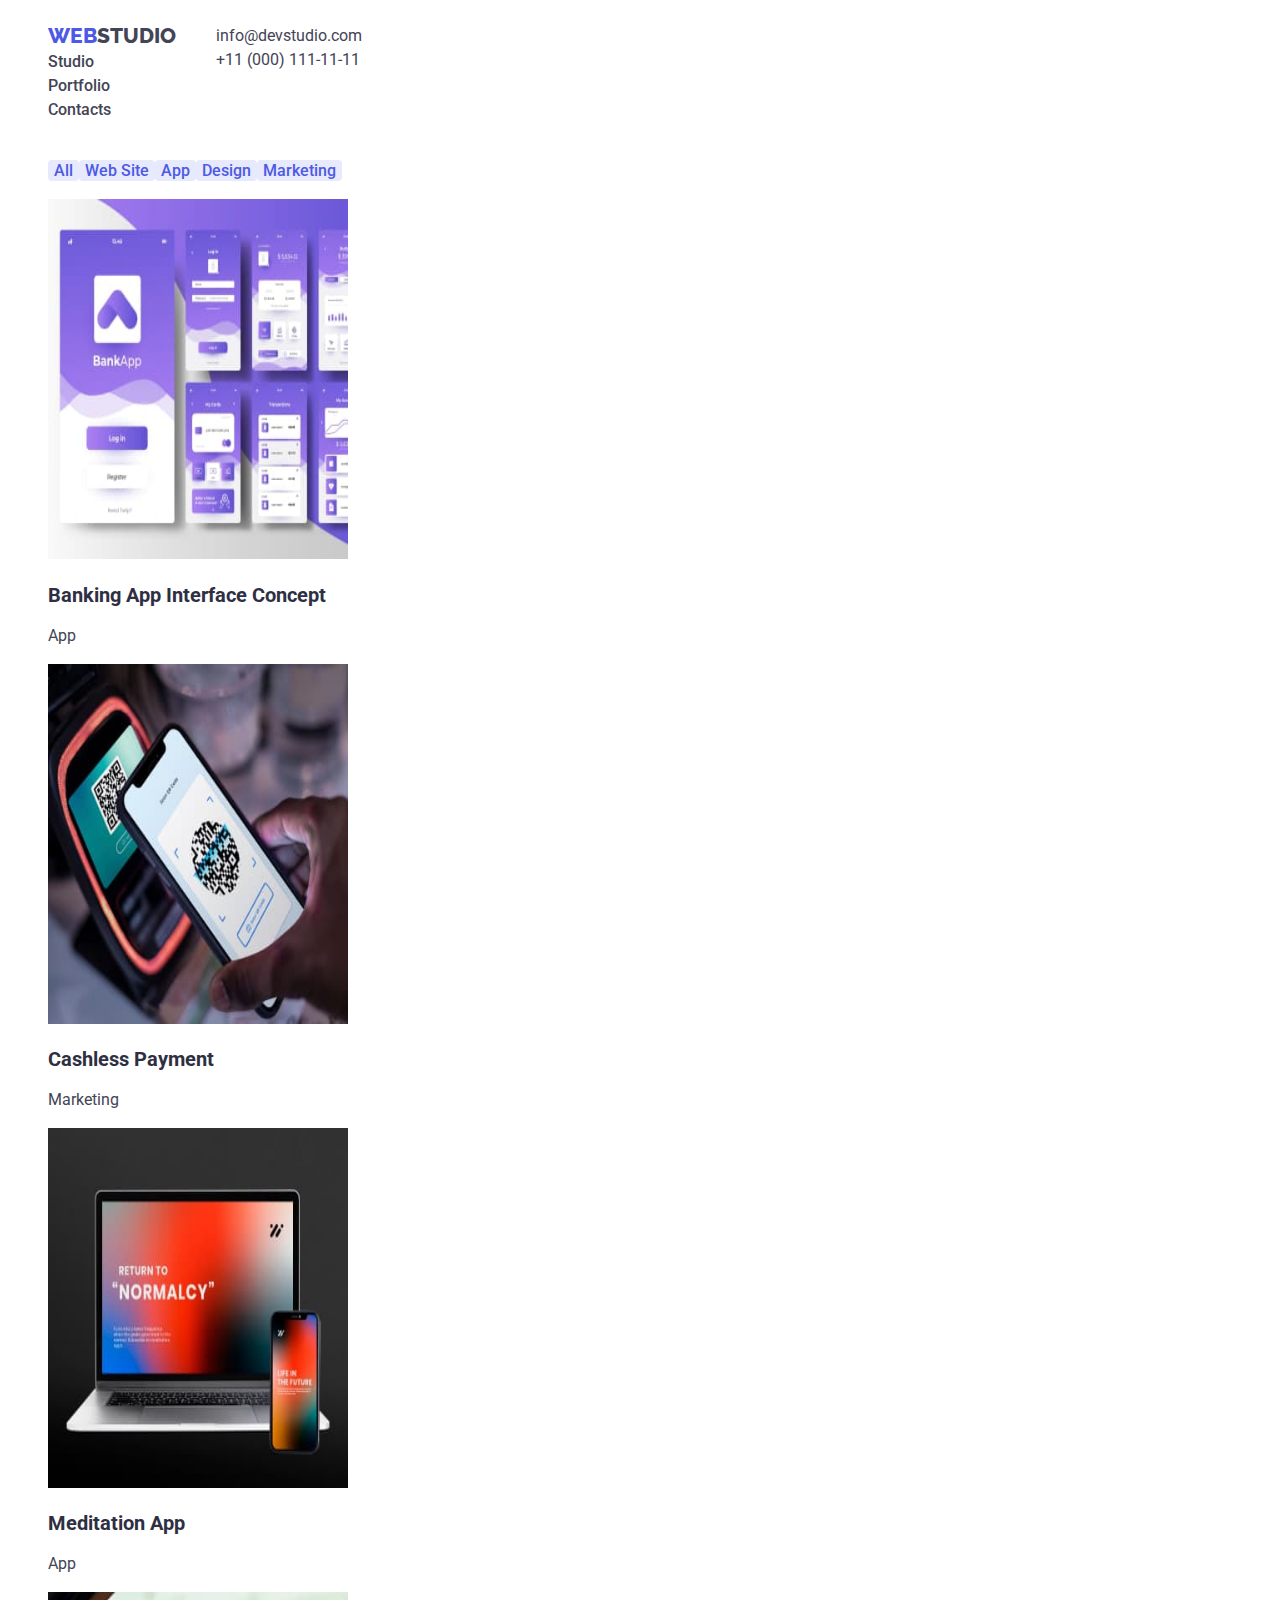
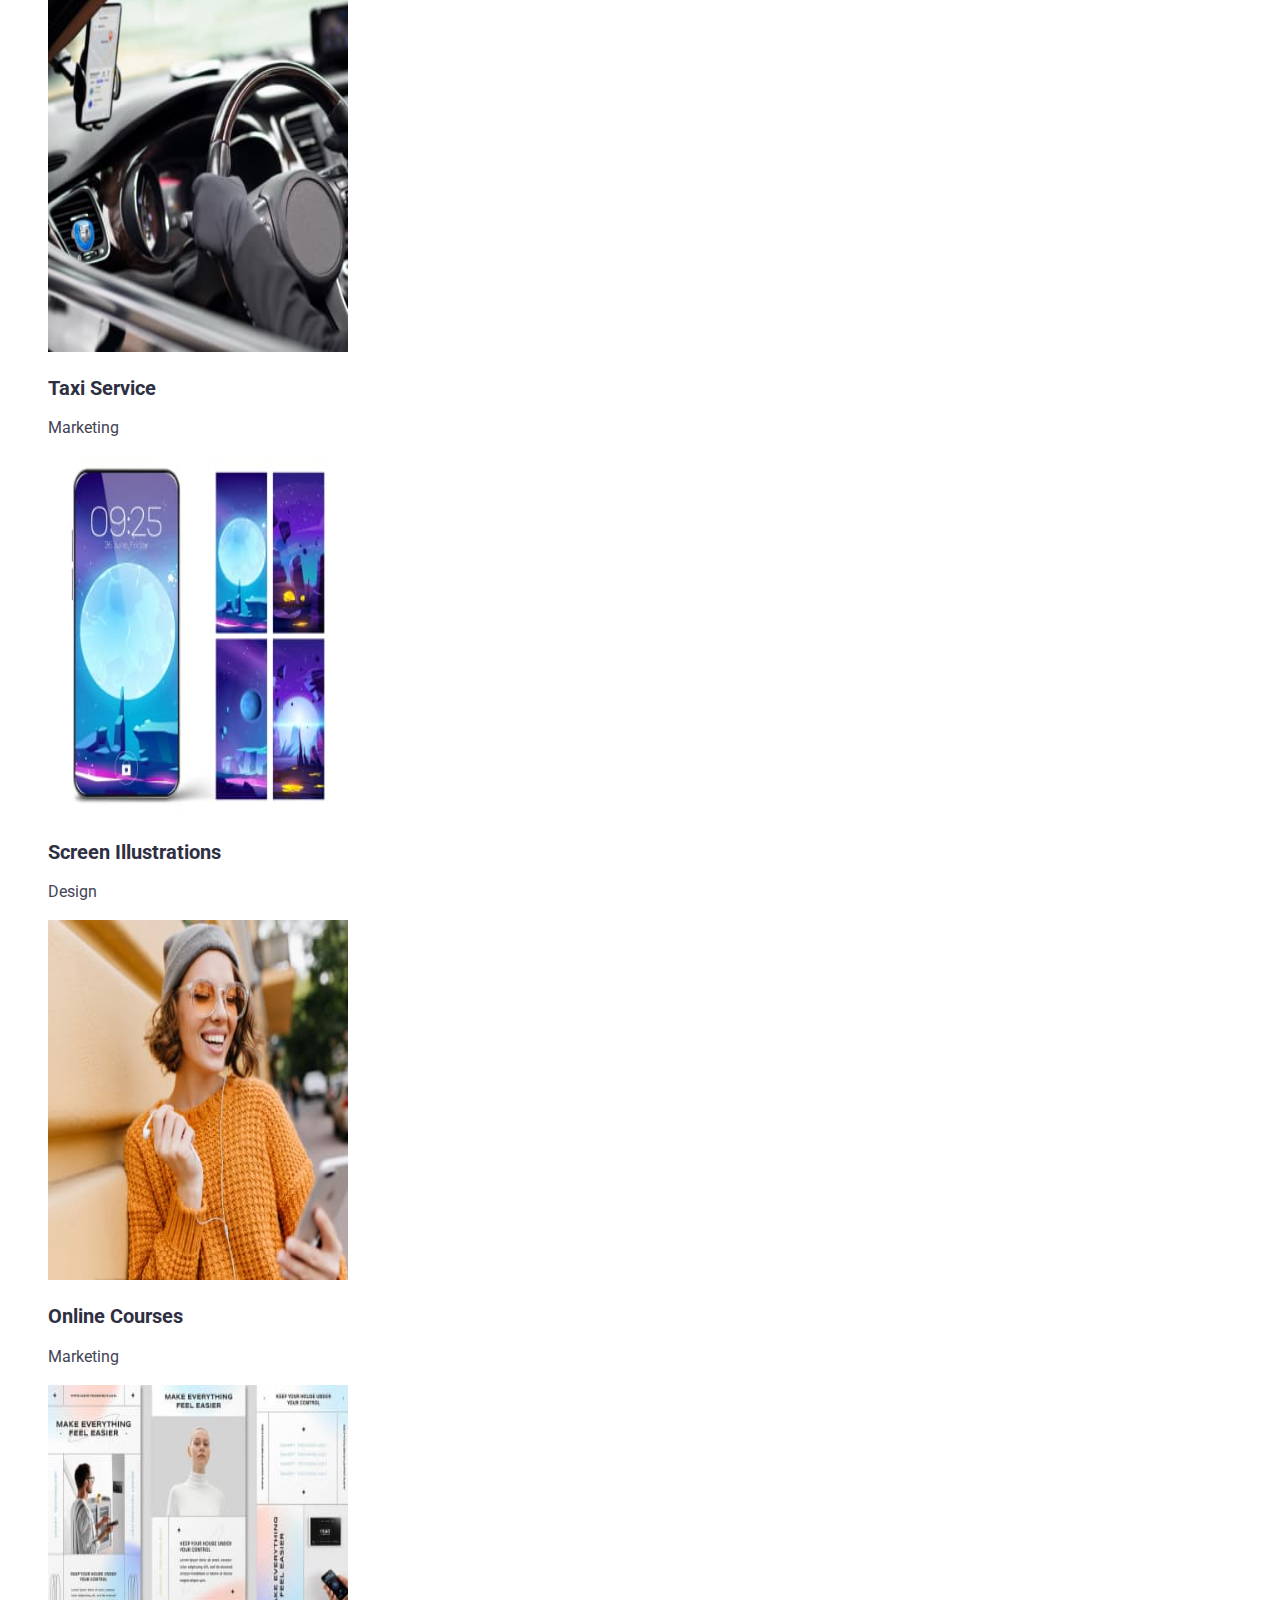
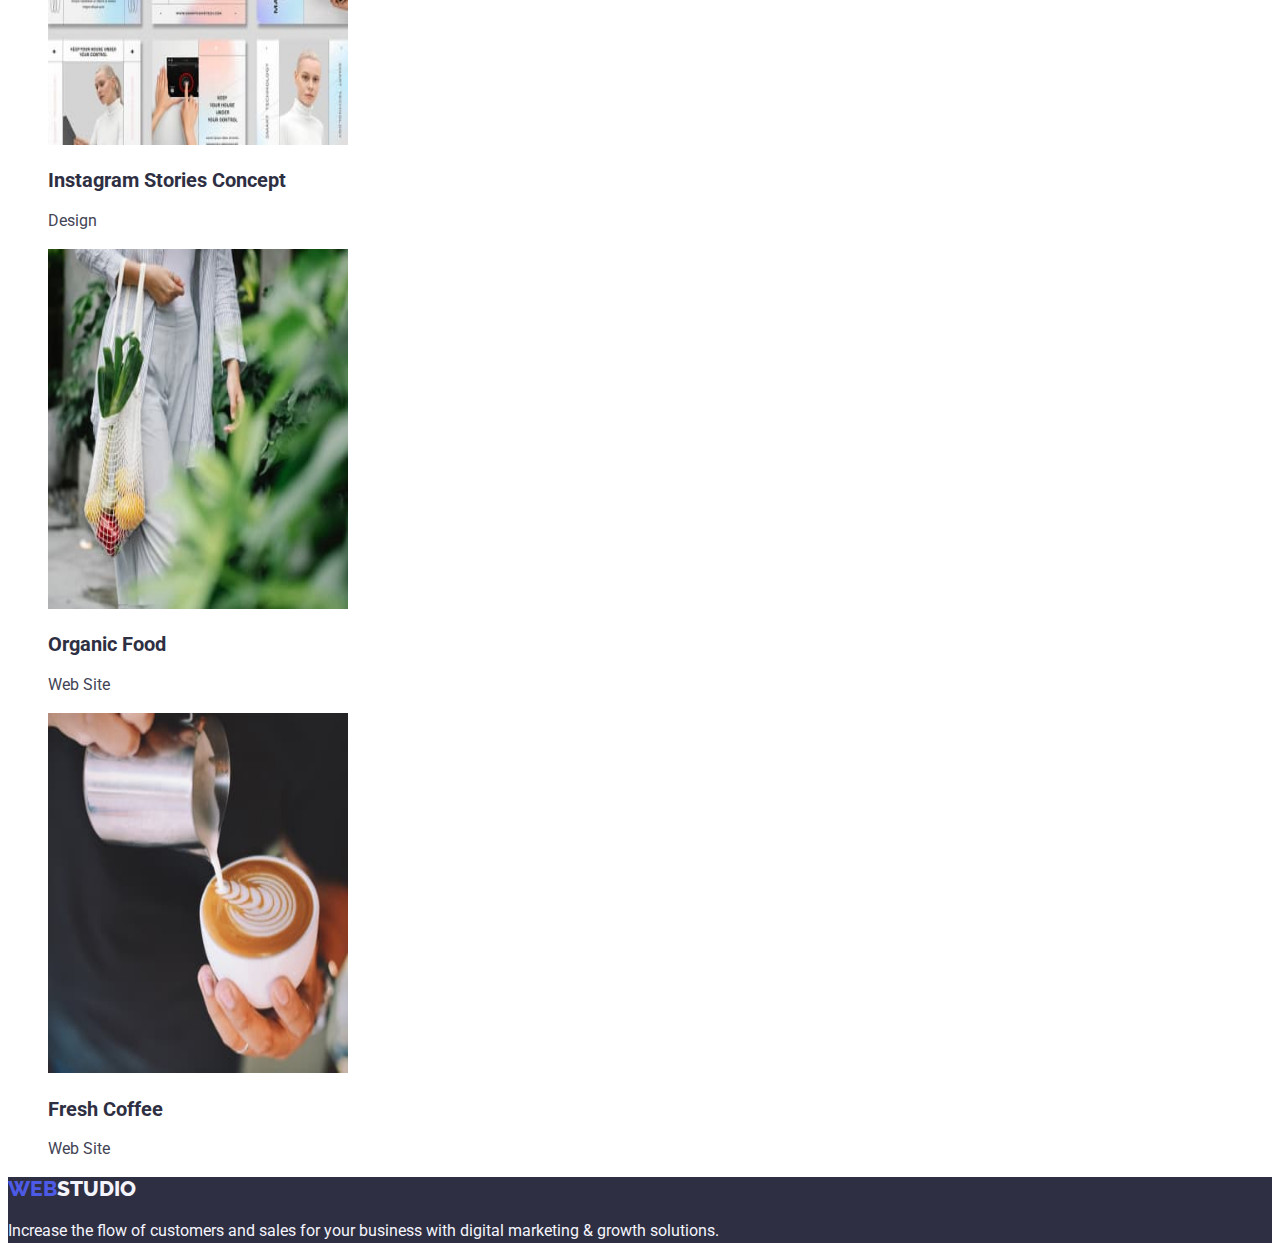
==== portfolio.html @ af5a718a "added files from homework 2" ====
<!DOCTYPE html>
<html lang="en">
  <head>
    <meta charset="UTF-8" />
    <meta name="viewport" content="width=device-width, initial-scale=1.0" />
    <title>Portfolio</title>
  </head>
  <link rel="preconnect" href="https://fonts.googleapis.com" />
  <link rel="preconnect" href="https://fonts.gstatic.com" crossorigin />
  <link
    href="https://fonts.googleapis.com/css2?family=Raleway:ital,wght@0,800;1,800&family=Roboto:wght@400;500;700;900&display=swap"
    rel="stylesheet"
  />
  <link rel="stylesheet" type="text/css" href="./css/style.css" />

  <body>
    <header class="flex">
      <nav>
        <ul class="">
          <li>
            <a class="custom-link__logo" href="./index.html"
              ><span>WEB</span>STUDIO</a
            >
          </li>
          <li><a class="custom-link" href="index.html">Studio</a></li>
          <li><a class="custom-link" href="portfolio.html">Portfolio</a></li>
          <li><a class="custom-link" href="/">Contacts</a></li>
        </ul>
      </nav>
      <address>
        <ul class="">
          <li>
            <a class="custom-link contact-link" href="mailto:info@devstudio.com"
              >info@devstudio.com</a
            >
          </li>
          <li>
            <a class="custom-link contact-link" href="tel:+110001111111"
              >+11 (000) 111-11-11</a
            >
          </li>
        </ul>
      </address>
    </header>

    <main>
      <section class="portfolio-section">
        <h1></h1>
        <ul class="flex">
          <li><button class="portfolio-section__button" type="button">All</button></li>
          <li><button class="portfolio-section__button" type="button">Web Site</button></li>
          <li><button class="portfolio-section__button" type="button">App</button></li>
          <li><button class="portfolio-section__button" type="button">Design</button></li>
          <li><button class="portfolio-section__button" type="button">Marketing</button></li>
        </ul>

        <ul class="">
          <li>
            <a>
              <img
                src="./images/portfolio/1.jpg"
                height="360px"
                width="300px"
                alt="Banking App Interface Concept"
              />
              <h2 class="title-3">Banking App Interface Concept</h2>
              <p>App</p>
            </a>
          </li>
          <li>
            <a>
              <img
                src="./images/portfolio/2.jpg"
                height="360px"
                width="300px"
                alt="Cashless Payment"
              />
              <h2 class="title-3">Cashless Payment</h2>
              <p>Marketing</p>
            </a>
          </li>
          <li>
            <a>
              <img
                src="./images/portfolio/3.jpg"
                height="360px"
                width="300px"
                alt="Meditation App"
              />
              <h2 class="title-3">Meditation App</h2>
              <p>App</p>
            </a>
          </li>
          <li>
            <a>
              <img
                src="./images/portfolio/4.jpg"
                height="360px"
                width="300px"
                alt="Taxi Service"
              />
              <h2 class="title-3">Taxi Service</h2>
              <p>Marketing</p>
            </a>
          </li>
          <li>
            <a>
              <img
                src="./images/portfolio/5.jpg"
                height="360px"
                width="300px"
                alt="Screen Illustrations"
              />
              <h2 class="title-3">Screen Illustrations</h2>
              <p>Design</p>
            </a>
          </li>
          <li>
            <a>
              <img
                src="./images/portfolio/6.jpg"
                height="360px"
                width="300px"
                alt="Online Courses"
              />
              <h2 class="title-3">Online Courses</h2>
              <p>Marketing</p>
            </a>
          </li>
          <li>
            <a>
              <img
                src="./images/portfolio/7.jpg"
                height="360px"
                width="300px"
                alt="Instagram Stories Concept"
              />
              <h2 class="title-3">Instagram Stories Concept</h2>
              <p>Design</p>
            </a>
          </li>
          <li>
            <a>
              <img
                src="./images/portfolio/8.jpg"
                height="360px"
                width="300px"
                alt="Organic Food"
              />
              <h2 class="title-3">Organic Food</h2>
              <p>Web Site</p>
            </a>
          </li>
          <li>
            <a>
              <img
                src="./images/portfolio/9.jpg"
                height="360px"
                width="300px"
                alt="Fresh Coffee"
              />
              <h2 class="title-3">Fresh Coffee</h2>
              <p>Web Site</p>
            </a>
          </li>
        </ul>
      </section>
    </main>

    <footer class="footer">
      <a class="custom-link__logo" href="./index.html"><span>WEB</span>STUDIO</a>
      <p>
        Increase the flow of&nbsp;customers and sales for your business with
        digital marketing &amp;&nbsp;growth solutions.
      </p>
    </footer>
  </body>
</html>
---- css/style.css ----
:root {
  --navy-blue: #2e2f42;
  --slate-color: #434455;
  --iris-color: #4d5ae5;
  --ocean-color: #404bbf;
  --cornflower-color: #e7e9fc;
  --cloud-color: #f4f4fd;
  --white-color: #ffffff;
}

body {
  font-family: "Roboto", sans-serif;
  font-style: normal;
  color: var(--slate-color);
  font-size: 16px;
  line-height: 1.5;
  letter-spacing: 2%;
}

ul {
  list-style: none;
}

.custom-link__logo span {
  color: var(--iris-color);
}

.title-1 {
  color: var(--white-color);
  font-size: 56px;
  line-height: 1.07;
}

.title-2 {
  color: var(--navy-blue);
  font-size: 36px;
  line-height: 1.11;
}

.title-3 {
  color: var(--navy-blue);
  font-size: 20px;
  line-height: 1.2;
}

.flex {
  display: flex;
}

.custom-link {
  text-decoration: none;
  color: inherit;
  font-style: normal;
  font-weight: 500;
}

.contact-link {
    font-weight: 400;
}

.custom-link:hover {
  color: var(--ocean-color);
}

.custom-link:focus {
  color: var(--ocean-color);
}

.custom-link__logo {
  font-family: "Raleway", sans-serif;
  font-optical-sizing: auto;
  font-weight: 800;
  text-decoration: none;
  font-size: 21px;
  line-height: 1.16;
  color: inherit;
  font-style: normal;
}

/* footer */
.footer {
  background-color: var(--navy-blue);
  color: var(--cloud-color);
}

/* index.html */

/* Solutions-section */
.solutions-section {
  background-color: var(--navy-blue);
}

.solutions-section__button {
  background-color: var(--iris-color);
  color: var(--white-color);
  border: 0;
  cursor: pointer;
}

.solutions-section__button:hover {
  background-color: var(--ocean-color);
}

.solutions-section__button:focus {
  background-color: var(--ocean-color);
}

/* team-section */

.team-section {
    background-color: var(--cloud-color);
}

/* portfolio */

.portfolio-section__button {
  font-family: inherit;
  font-weight: 500;
  font-size: 16px;
  color: var(--iris-color);
  background-color: var(--cornflower-color);
  border: 0;
  border-radius: 4px;
  cursor: pointer;
}

.portfolio-section__button:hover {
  color: var(--white-color);
  background-color: var(--ocean-color);
}

.portfolio-section__button:active {
  color: var(--white-color);
  background-color: var(--ocean-color);
}
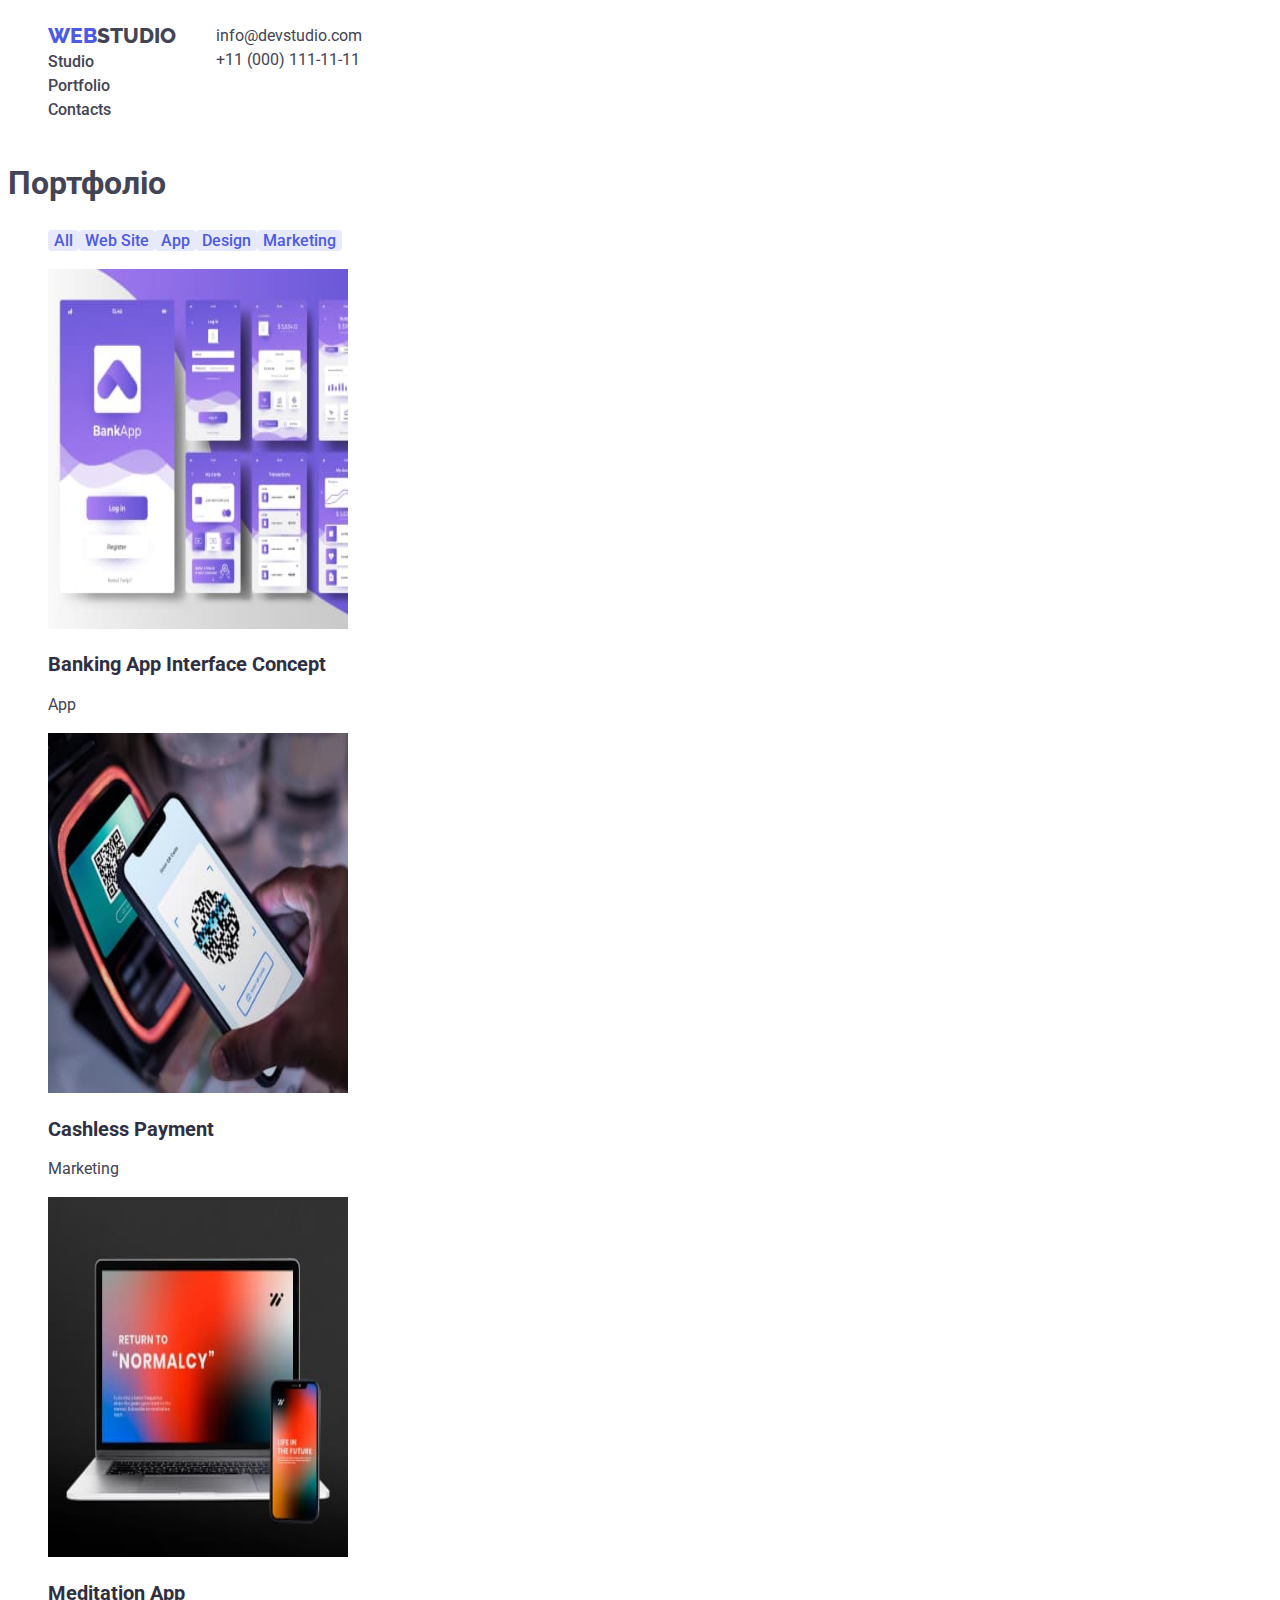
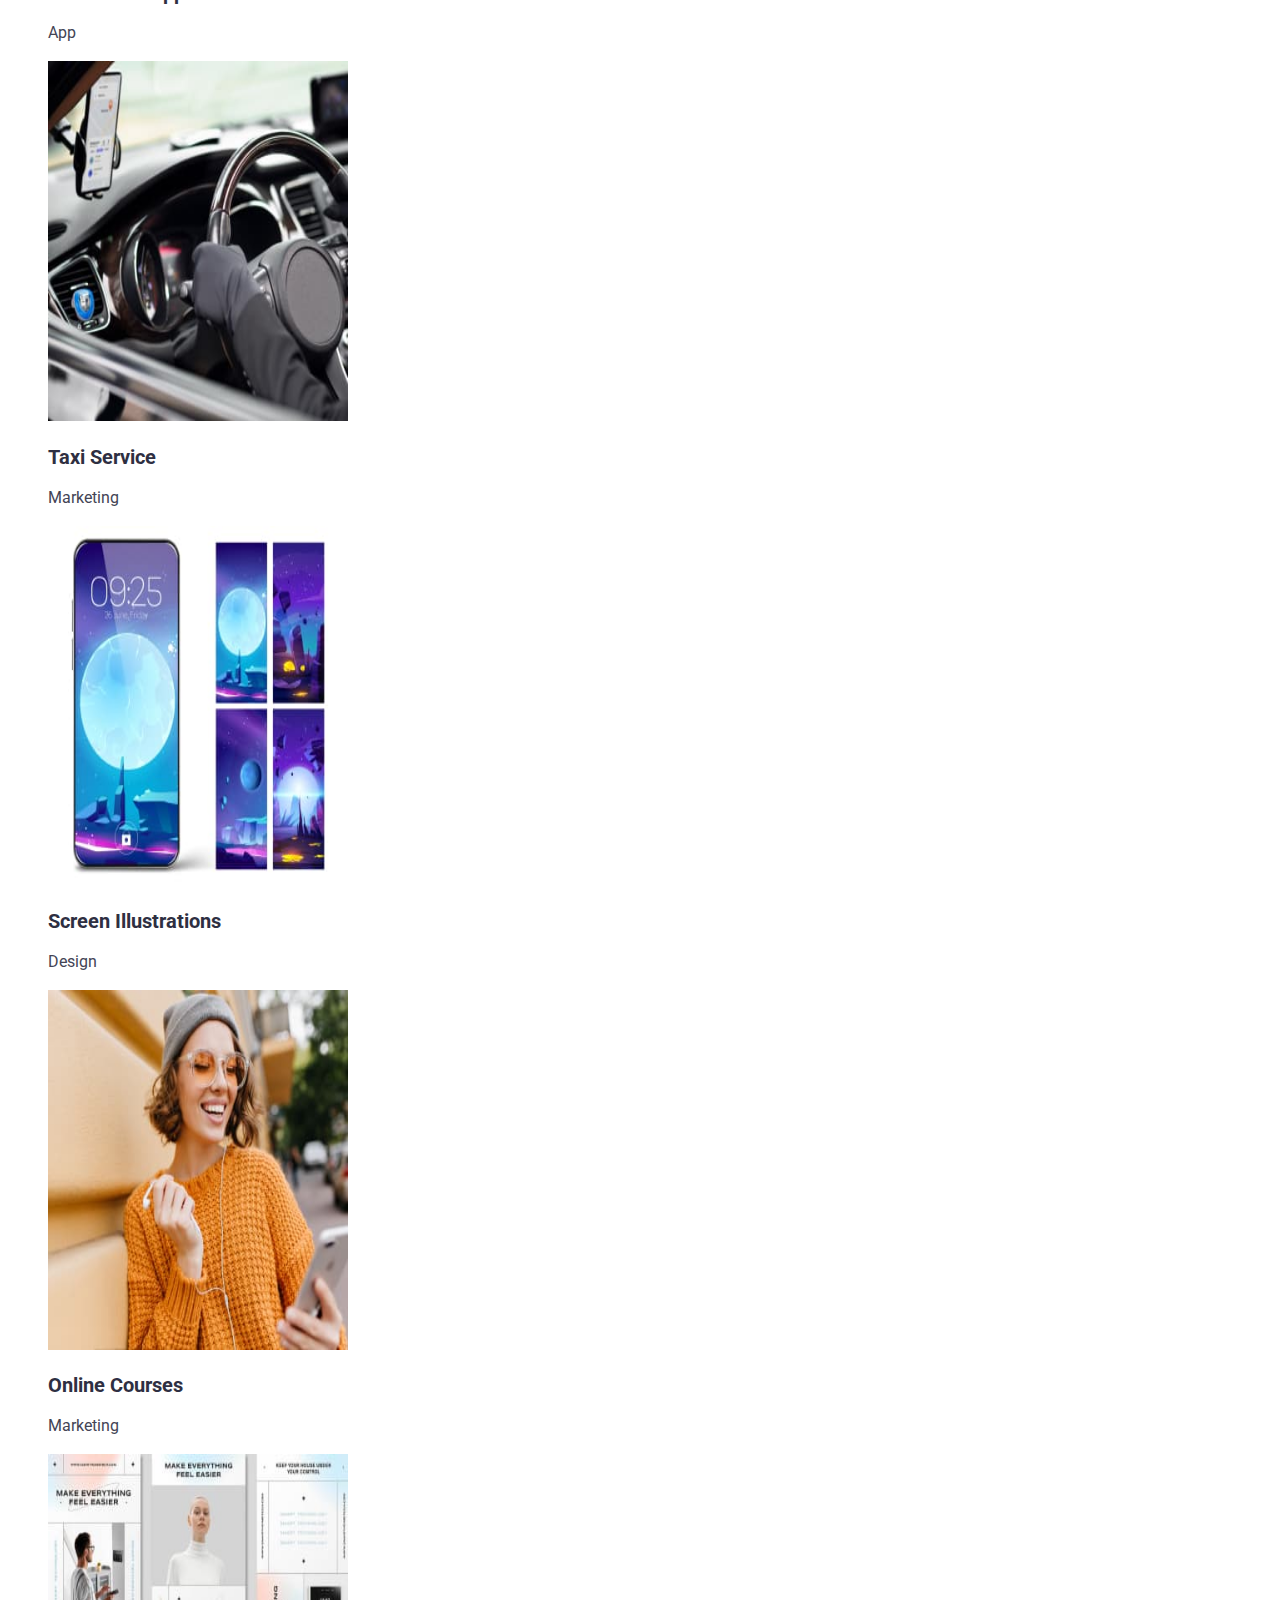
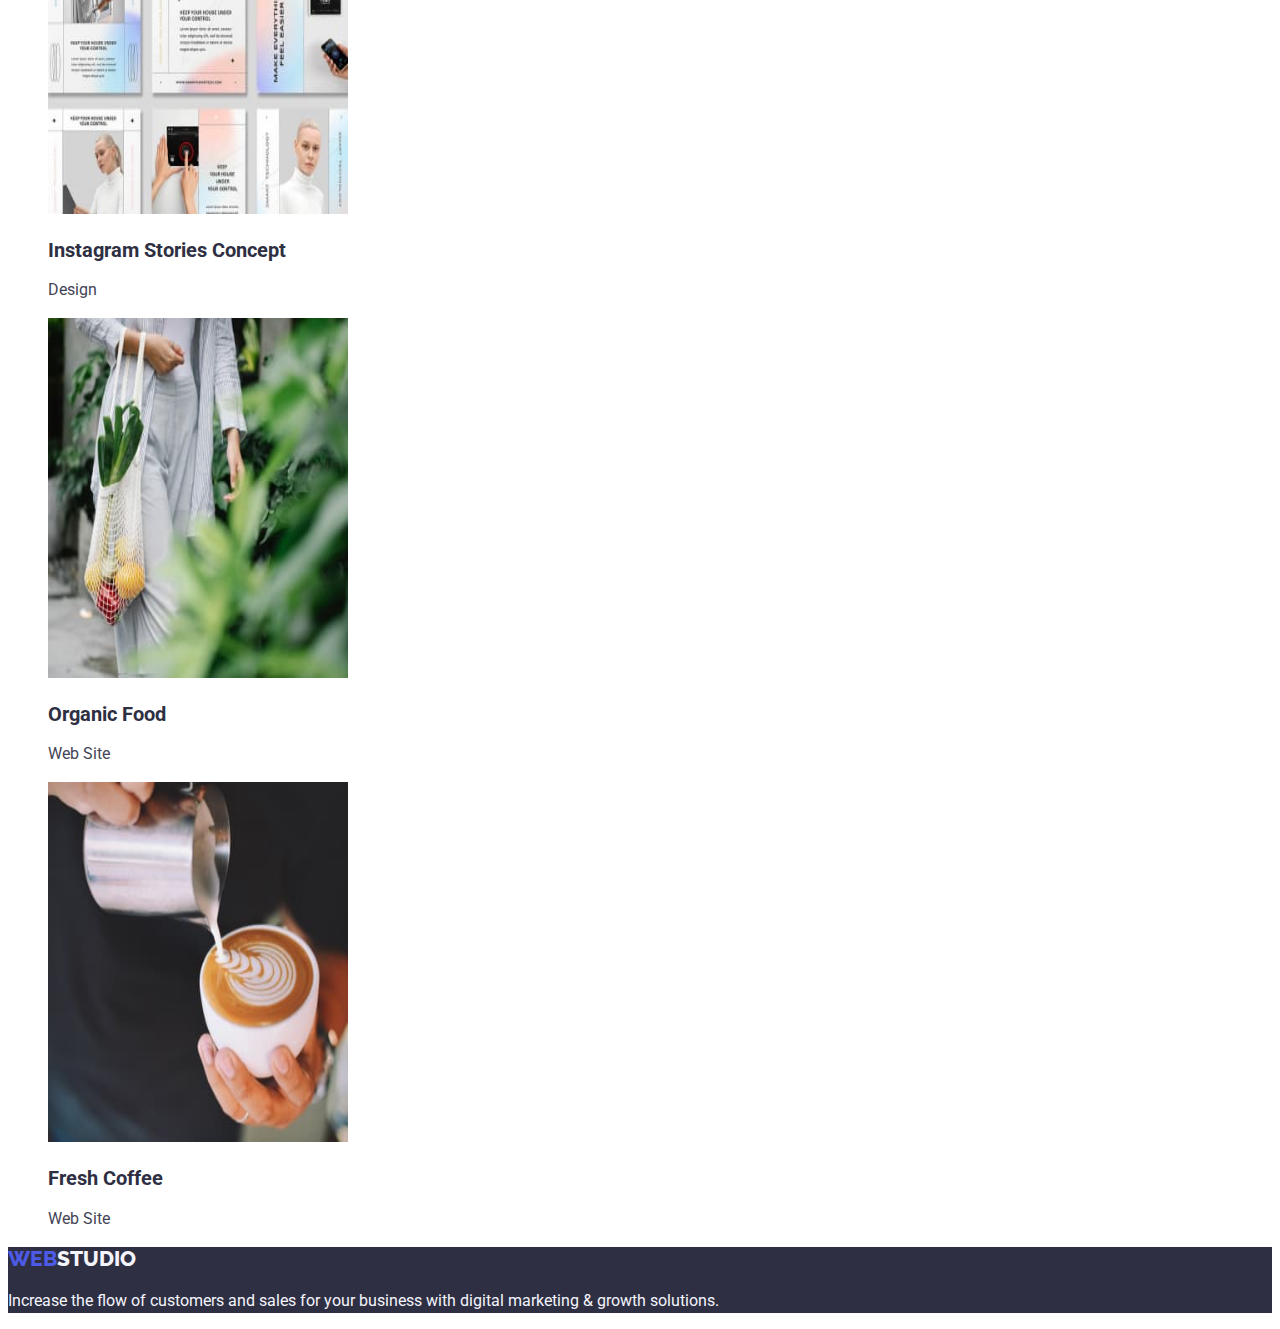
==== commit b1a499c3: "corrected some mistakes from hw2" ====
--- a/portfolio.html
+++ b/portfolio.html
@@ -45,7 +45,7 @@
 
     <main>
       <section class="portfolio-section">
-        <h1></h1>
+        <h1>Портфоліо</h1>
         <ul class="flex">
           <li><button class="portfolio-section__button" type="button">All</button></li>
           <li><button class="portfolio-section__button" type="button">Web Site</button></li>
@@ -59,8 +59,8 @@
             <a>
               <img
                 src="./images/portfolio/1.jpg"
-                height="360px"
-                width="300px"
+                height="360"
+                width="300"
                 alt="Banking App Interface Concept"
               />
               <h2 class="title-3">Banking App Interface Concept</h2>
@@ -71,8 +71,8 @@
             <a>
               <img
                 src="./images/portfolio/2.jpg"
-                height="360px"
-                width="300px"
+                height="360"
+                width="300"
                 alt="Cashless Payment"
               />
               <h2 class="title-3">Cashless Payment</h2>
@@ -83,8 +83,8 @@
             <a>
               <img
                 src="./images/portfolio/3.jpg"
-                height="360px"
-                width="300px"
+                height="360"
+                width="300"
                 alt="Meditation App"
               />
               <h2 class="title-3">Meditation App</h2>
@@ -95,8 +95,8 @@
             <a>
               <img
                 src="./images/portfolio/4.jpg"
-                height="360px"
-                width="300px"
+                height="360"
+                width="300"
                 alt="Taxi Service"
               />
               <h2 class="title-3">Taxi Service</h2>
@@ -107,8 +107,8 @@
             <a>
               <img
                 src="./images/portfolio/5.jpg"
-                height="360px"
-                width="300px"
+                height="360"
+                width="300"
                 alt="Screen Illustrations"
               />
               <h2 class="title-3">Screen Illustrations</h2>
@@ -119,8 +119,8 @@
             <a>
               <img
                 src="./images/portfolio/6.jpg"
-                height="360px"
-                width="300px"
+                height="360"
+                width="300"
                 alt="Online Courses"
               />
               <h2 class="title-3">Online Courses</h2>
@@ -131,8 +131,8 @@
             <a>
               <img
                 src="./images/portfolio/7.jpg"
-                height="360px"
-                width="300px"
+                height="360"
+                width="300"
                 alt="Instagram Stories Concept"
               />
               <h2 class="title-3">Instagram Stories Concept</h2>
@@ -143,8 +143,8 @@
             <a>
               <img
                 src="./images/portfolio/8.jpg"
-                height="360px"
-                width="300px"
+                height="360"
+                width="300"
                 alt="Organic Food"
               />
               <h2 class="title-3">Organic Food</h2>
@@ -155,8 +155,8 @@
             <a>
               <img
                 src="./images/portfolio/9.jpg"
-                height="360px"
-                width="300px"
+                height="360"
+                width="300"
                 alt="Fresh Coffee"
               />
               <h2 class="title-3">Fresh Coffee</h2>
--- a/css/style.css
+++ b/css/style.css
@@ -55,7 +55,7 @@
 }
 
 .contact-link {
-    font-weight: 400;
+  font-weight: 400;
 }
 
 .custom-link:hover {
@@ -108,7 +108,11 @@
 /* team-section */
 
 .team-section {
-    background-color: var(--cloud-color);
+  background-color: var(--cloud-color);
+}
+
+.team-section__list-item {
+  background-color: var(--white-color);
 }
 
 /* portfolio */
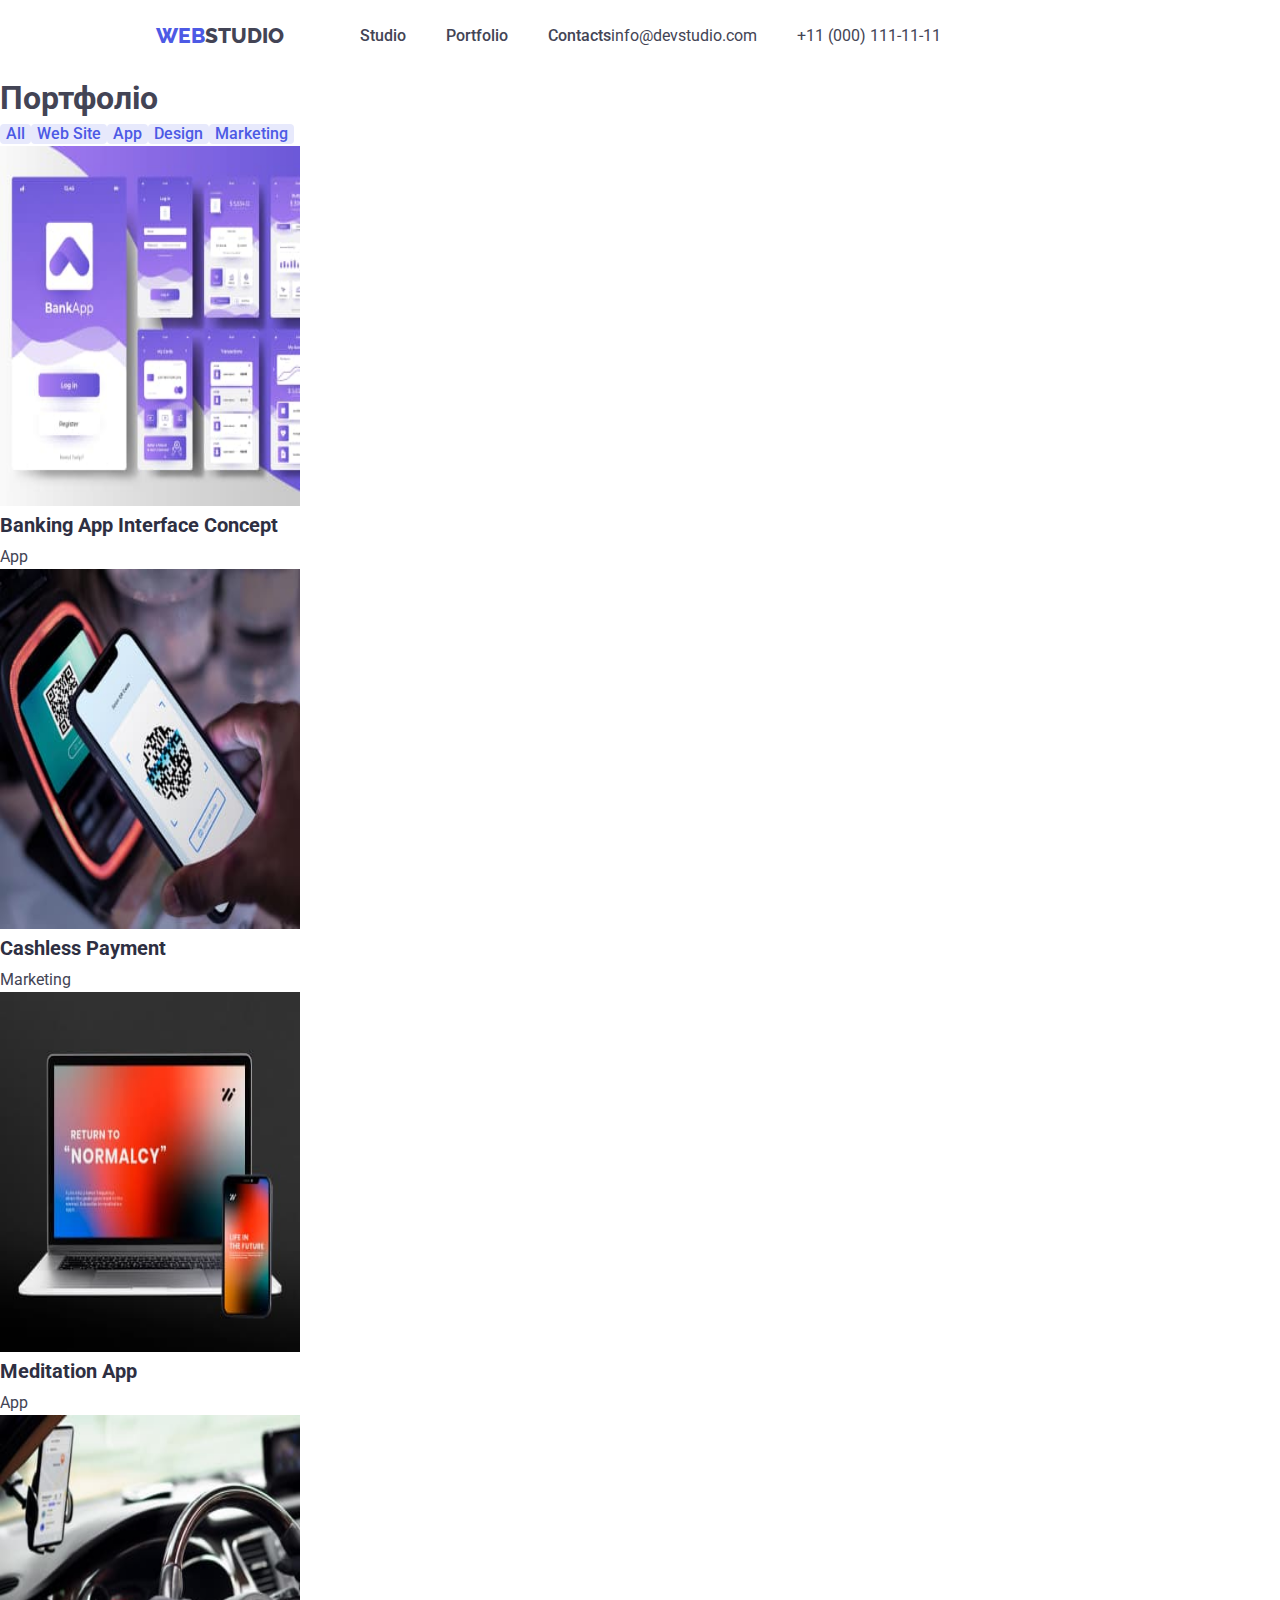
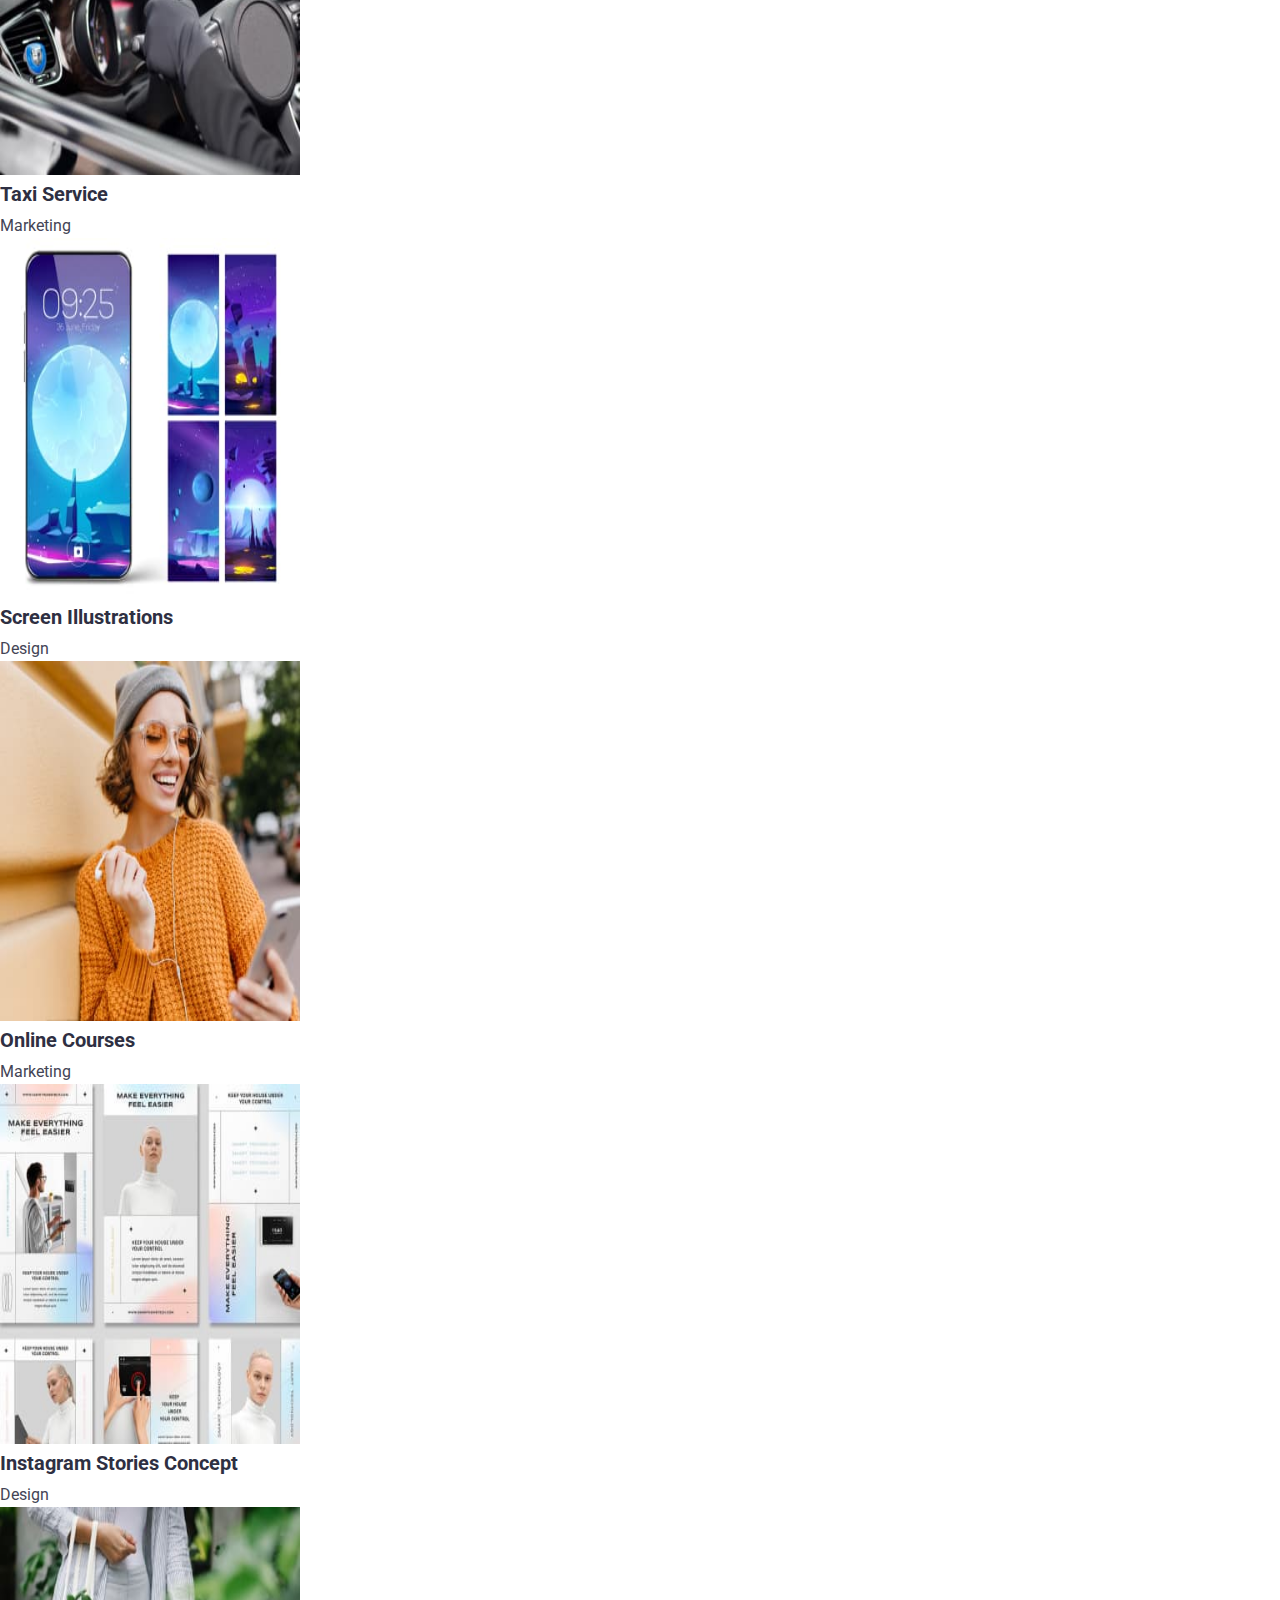
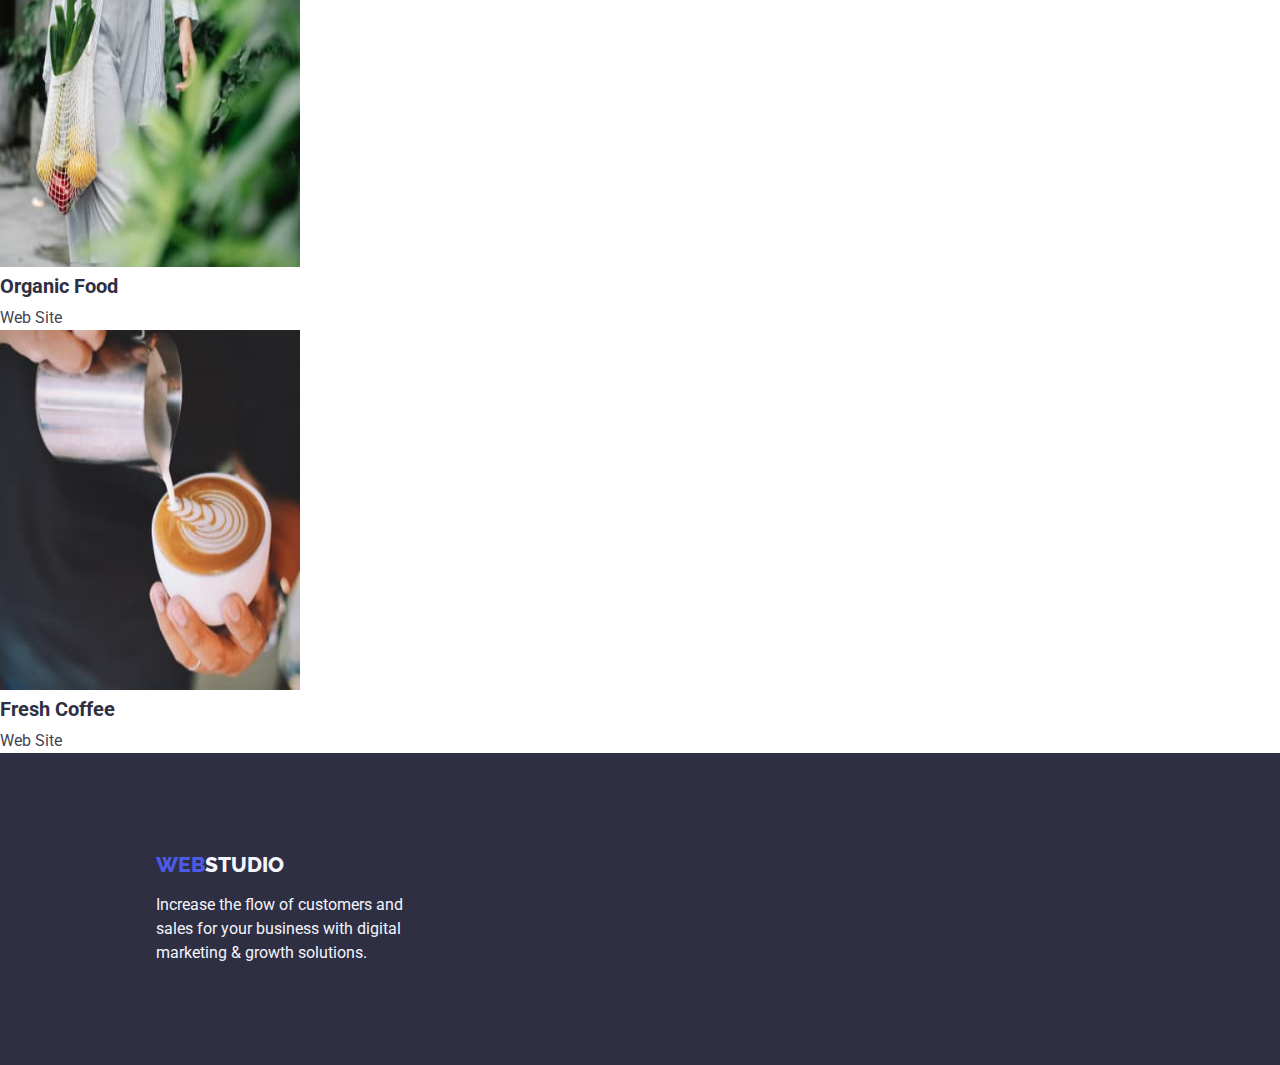
==== commit ddabba9f: "done index.html" ====
--- a/portfolio.html
+++ b/portfolio.html
@@ -11,47 +11,71 @@
     href="https://fonts.googleapis.com/css2?family=Raleway:ital,wght@0,800;1,800&family=Roboto:wght@400;500;700;900&display=swap"
     rel="stylesheet"
   />
+  <link
+    rel="stylesheet"
+    href="https://cdnjs.cloudflare.com/ajax/libs/modern-normalize/2.0.0/modern-normalize.min.css"
+  />
   <link rel="stylesheet" type="text/css" href="./css/style.css" />
 
   <body>
-    <header class="flex">
-      <nav>
-        <ul class="">
-          <li>
-            <a class="custom-link__logo" href="./index.html"
-              ><span>WEB</span>STUDIO</a
-            >
-          </li>
-          <li><a class="custom-link" href="index.html">Studio</a></li>
-          <li><a class="custom-link" href="portfolio.html">Portfolio</a></li>
-          <li><a class="custom-link" href="/">Contacts</a></li>
-        </ul>
-      </nav>
-      <address>
-        <ul class="">
-          <li>
-            <a class="custom-link contact-link" href="mailto:info@devstudio.com"
-              >info@devstudio.com</a
-            >
-          </li>
-          <li>
-            <a class="custom-link contact-link" href="tel:+110001111111"
-              >+11 (000) 111-11-11</a
-            >
-          </li>
-        </ul>
-      </address>
+    <header>
+      <div class="header__container flex">
+        <nav>
+          <ul class="flex header__menu">
+            <li>
+              <a class="custom-link__logo" href="./index.html"
+                ><span>WEB</span>STUDIO</a
+              >
+            </li>
+            <li><a class="custom-link" href="index.html">Studio</a></li>
+            <li><a class="custom-link" href="portfolio.html">Portfolio</a></li>
+            <li><a class="custom-link" href="/">Contacts</a></li>
+          </ul>
+        </nav>
+        <address>
+          <ul class="flex header__address">
+            <li>
+              <a
+                class="custom-link contact-link"
+                href="mailto:info@devstudio.com"
+                >info@devstudio.com</a
+              >
+            </li>
+            <li>
+              <a class="custom-link contact-link" href="tel:+110001111111"
+                >+11 (000) 111-11-11</a
+              >
+            </li>
+          </ul>
+        </address>
+      </div>
     </header>
 
     <main>
       <section class="portfolio-section">
         <h1>Портфоліо</h1>
         <ul class="flex">
-          <li><button class="portfolio-section__button" type="button">All</button></li>
-          <li><button class="portfolio-section__button" type="button">Web Site</button></li>
-          <li><button class="portfolio-section__button" type="button">App</button></li>
-          <li><button class="portfolio-section__button" type="button">Design</button></li>
-          <li><button class="portfolio-section__button" type="button">Marketing</button></li>
+          <li>
+            <button class="portfolio-section__button" type="button">All</button>
+          </li>
+          <li>
+            <button class="portfolio-section__button" type="button">
+              Web Site
+            </button>
+          </li>
+          <li>
+            <button class="portfolio-section__button" type="button">App</button>
+          </li>
+          <li>
+            <button class="portfolio-section__button" type="button">
+              Design
+            </button>
+          </li>
+          <li>
+            <button class="portfolio-section__button" type="button">
+              Marketing
+            </button>
+          </li>
         </ul>
 
         <ul class="">
@@ -168,11 +192,15 @@
     </main>
 
     <footer class="footer">
-      <a class="custom-link__logo" href="./index.html"><span>WEB</span>STUDIO</a>
-      <p>
-        Increase the flow of&nbsp;customers and sales for your business with
-        digital marketing &amp;&nbsp;growth solutions.
-      </p>
+      <div class="footer__container">
+        <a class="custom-link__logo" href="./index.html"
+          ><span>WEB</span>STUDIO</a
+        >
+        <p class="footer__text">
+          Increase the flow of&nbsp;customers and sales for your business with
+          digital marketing &amp;&nbsp;growth solutions.
+        </p>
+      </div>
     </footer>
   </body>
 </html>
--- a/css/style.css
+++ b/css/style.css
@@ -17,8 +17,31 @@
   letter-spacing: 2%;
 }
 
+h1,
+h2,
+h3,
+h4,
+h5,
+h6 {
+  margin: 0;
+  padding: 0;
+}
+
+.container {
+  max-width: 1128px;
+  margin: 0 auto 120px auto;
+  padding: 0;
+}
+
 ul {
+  margin: 0;
+  padding: 0;
   list-style: none;
+}
+
+p {
+  margin: 0;
+  padding: 0;
 }
 
 .custom-link__logo span {
@@ -29,22 +52,43 @@
   color: var(--white-color);
   font-size: 56px;
   line-height: 1.07;
+  margin: 0 0 48px 0;
 }
 
 .title-2 {
   color: var(--navy-blue);
   font-size: 36px;
   line-height: 1.11;
+  text-align: center;
+  margin-bottom: 72px;
 }
 
 .title-3 {
   color: var(--navy-blue);
   font-size: 20px;
   line-height: 1.2;
+  margin-bottom: 8px;
 }
 
 .flex {
   display: flex;
+}
+
+/* header */
+.header__container {
+  padding-top: 24px;
+  padding-bottom: 24px;
+  padding-right: 156px;
+  padding-left: 156px;
+}
+
+.header__menu {
+  gap: 40px;
+}
+
+.header__address {
+  gap: 40px;
+  margin-left: auto;
 }
 
 .custom-link {
@@ -75,6 +119,7 @@
   line-height: 1.16;
   color: inherit;
   font-style: normal;
+  margin-right: 36px;
 }
 
 /* footer */
@@ -83,9 +128,31 @@
   color: var(--cloud-color);
 }
 
+.footer__container {
+  padding-top: 100px;
+  padding-bottom: 100px;
+  padding-left: 156px;
+  padding-right: 156px;
+  display: flex;
+  flex-direction: column;
+  gap: 16px;
+}
+
+.footer__text {
+  max-width: 264px;
+  width: 100%;
+}
+
 /* index.html */
 
 /* Solutions-section */
+.solutions-section__container {
+  padding-top: 260px;
+  padding-bottom: 260px;
+  width: 100%;
+  max-width: 496px;
+}
+
 .solutions-section {
   background-color: var(--navy-blue);
 }
@@ -95,6 +162,11 @@
   color: var(--white-color);
   border: 0;
   cursor: pointer;
+  border-radius: 4px;
+  padding: 16px 32px;
+  box-shadow: 0px 4px 4px 0px #00000026;
+  display: block;
+  margin: 0 auto;
 }
 
 .solutions-section__button:hover {
@@ -103,6 +175,25 @@
 
 .solutions-section__button:focus {
   background-color: var(--ocean-color);
+}
+
+/* strategy-section */
+
+.strategy-section__cards {
+  gap: 24px;
+}
+
+/* doing-section */
+
+.doing-section__cards {
+  display: flex;
+  flex-direction: row;
+  justify-content: center;
+  gap: 24px;
+}
+
+.doing-section__cards-item {
+  border: 1px solid var(--cornflower-color);
 }
 
 /* team-section */
@@ -111,8 +202,28 @@
   background-color: var(--cloud-color);
 }
 
-.team-section__list-item {
+.team-section__container {
+  padding-top: 120px;
+  padding-bottom: 120px;
+  max-width: 1128px;
+  margin: 0 auto 0 auto;
+}
+
+.team-section__cards {
+  gap: 24px;
+}
+
+.team-section__cards-item {
+  border-radius: 0 0 4px 4px;
+  padding-bottom: 32px;
+  text-align: center;
+  box-shadow: 0 2px 1px 0 rgba(46, 47, 66, 0.08),
+    0 1px 1px 0 rgba(46, 47, 66, 0.16), 0 1px 6px 0 rgba(46, 47, 66, 0.08);
   background-color: var(--white-color);
+}
+
+.team-section__cards-item__img {
+  margin-bottom: 32px;
 }
 
 /* portfolio */
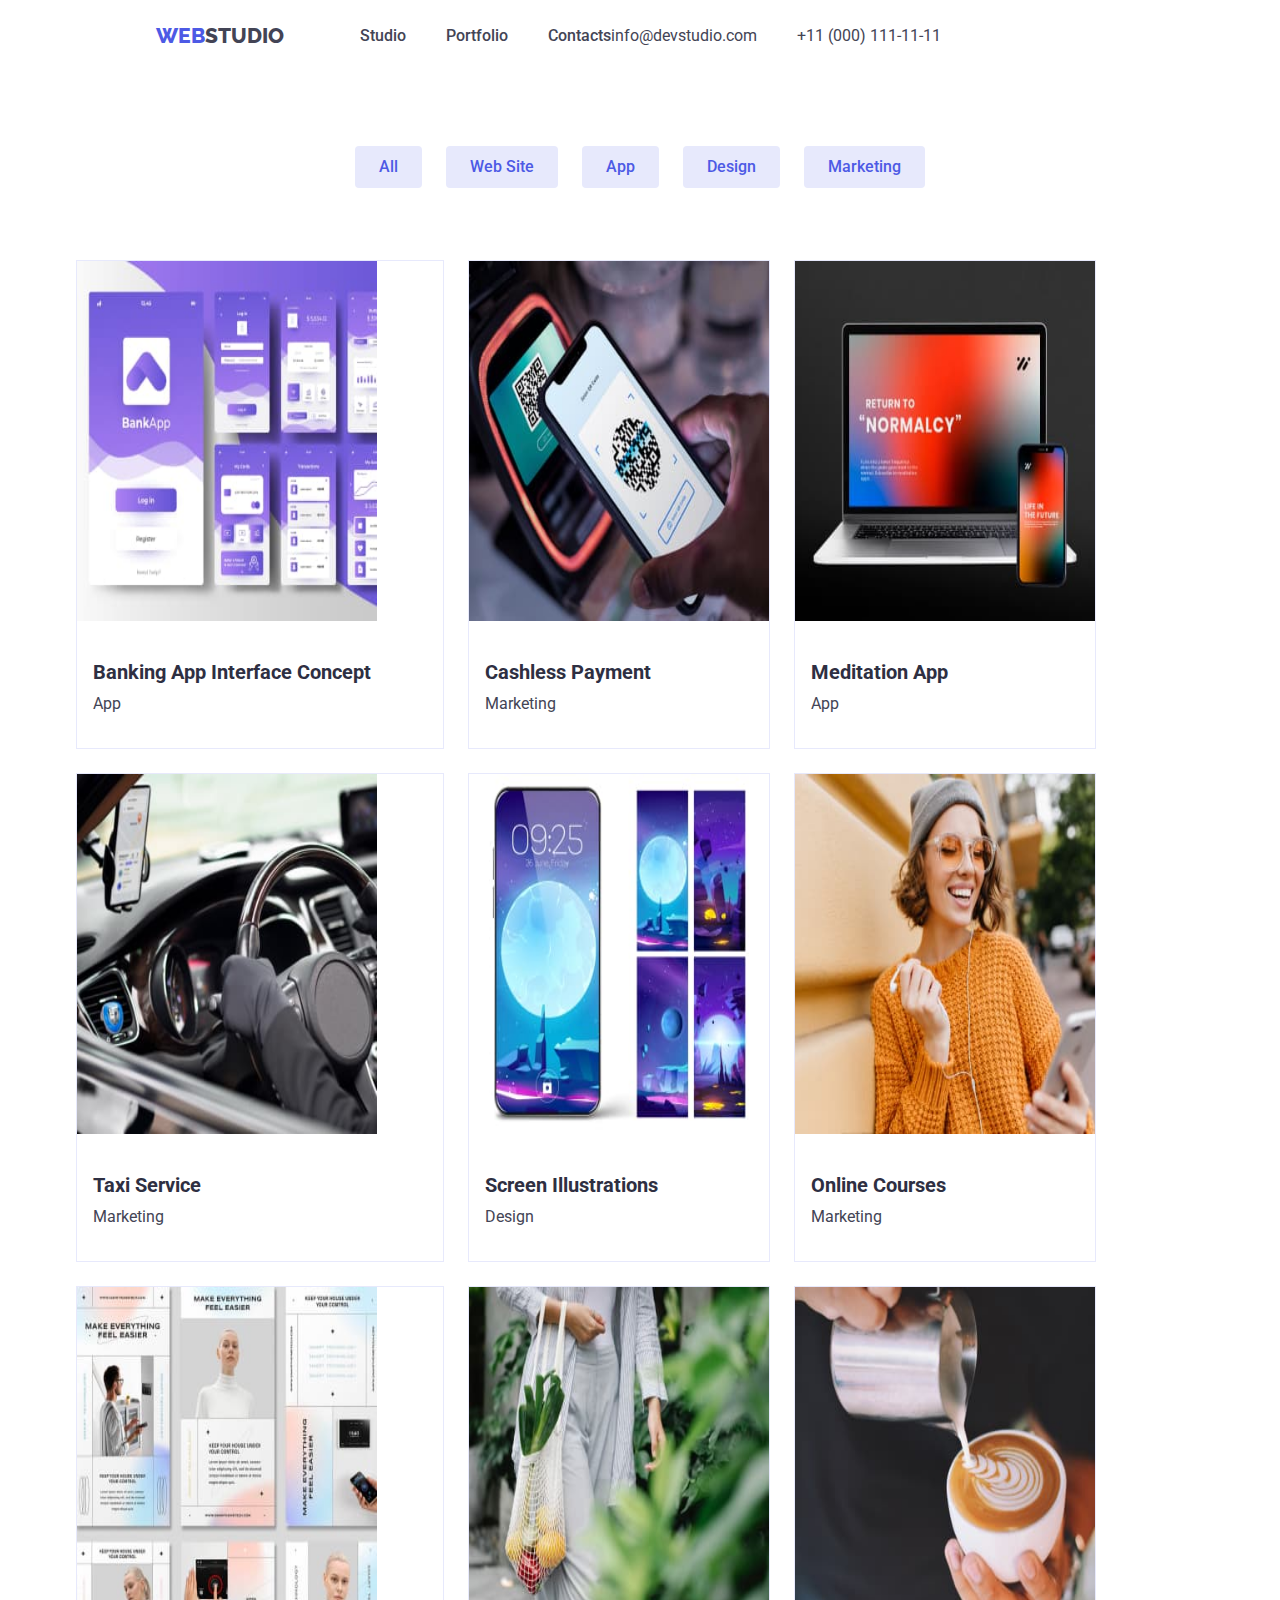
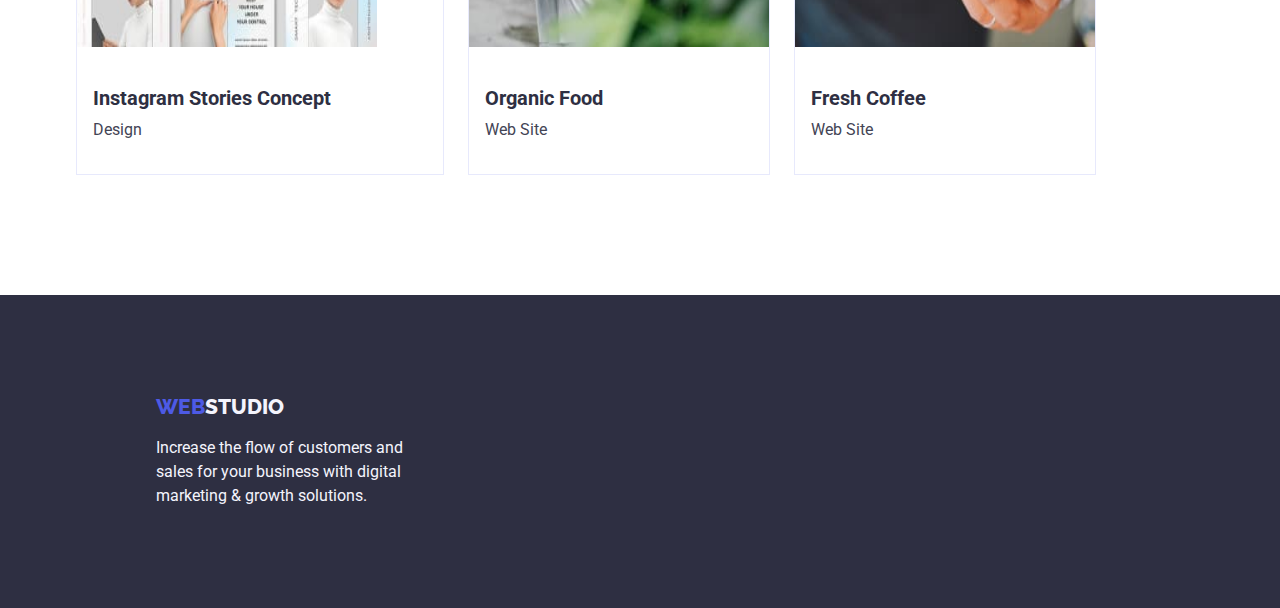
==== commit 147a05b3: "done portfolio.html" ====
--- a/portfolio.html
+++ b/portfolio.html
@@ -53,141 +53,159 @@
 
     <main>
       <section class="portfolio-section">
-        <h1>Портфоліо</h1>
-        <ul class="flex">
-          <li>
-            <button class="portfolio-section__button" type="button">All</button>
-          </li>
-          <li>
-            <button class="portfolio-section__button" type="button">
-              Web Site
-            </button>
-          </li>
-          <li>
-            <button class="portfolio-section__button" type="button">App</button>
-          </li>
-          <li>
-            <button class="portfolio-section__button" type="button">
-              Design
-            </button>
-          </li>
-          <li>
-            <button class="portfolio-section__button" type="button">
-              Marketing
-            </button>
-          </li>
-        </ul>
-
-        <ul class="">
-          <li>
-            <a>
-              <img
-                src="./images/portfolio/1.jpg"
-                height="360"
-                width="300"
-                alt="Banking App Interface Concept"
-              />
-              <h2 class="title-3">Banking App Interface Concept</h2>
-              <p>App</p>
-            </a>
-          </li>
-          <li>
-            <a>
-              <img
-                src="./images/portfolio/2.jpg"
-                height="360"
-                width="300"
-                alt="Cashless Payment"
-              />
-              <h2 class="title-3">Cashless Payment</h2>
-              <p>Marketing</p>
-            </a>
-          </li>
-          <li>
-            <a>
-              <img
-                src="./images/portfolio/3.jpg"
-                height="360"
-                width="300"
-                alt="Meditation App"
-              />
-              <h2 class="title-3">Meditation App</h2>
-              <p>App</p>
-            </a>
-          </li>
-          <li>
-            <a>
-              <img
-                src="./images/portfolio/4.jpg"
-                height="360"
-                width="300"
-                alt="Taxi Service"
-              />
-              <h2 class="title-3">Taxi Service</h2>
-              <p>Marketing</p>
-            </a>
-          </li>
-          <li>
-            <a>
-              <img
-                src="./images/portfolio/5.jpg"
-                height="360"
-                width="300"
-                alt="Screen Illustrations"
-              />
-              <h2 class="title-3">Screen Illustrations</h2>
-              <p>Design</p>
-            </a>
-          </li>
-          <li>
-            <a>
-              <img
-                src="./images/portfolio/6.jpg"
-                height="360"
-                width="300"
-                alt="Online Courses"
-              />
-              <h2 class="title-3">Online Courses</h2>
-              <p>Marketing</p>
-            </a>
-          </li>
-          <li>
-            <a>
-              <img
-                src="./images/portfolio/7.jpg"
-                height="360"
-                width="300"
-                alt="Instagram Stories Concept"
-              />
-              <h2 class="title-3">Instagram Stories Concept</h2>
-              <p>Design</p>
-            </a>
-          </li>
-          <li>
-            <a>
-              <img
-                src="./images/portfolio/8.jpg"
-                height="360"
-                width="300"
-                alt="Organic Food"
-              />
-              <h2 class="title-3">Organic Food</h2>
-              <p>Web Site</p>
-            </a>
-          </li>
-          <li>
-            <a>
-              <img
-                src="./images/portfolio/9.jpg"
-                height="360"
-                width="300"
-                alt="Fresh Coffee"
-              />
-              <h2 class="title-3">Fresh Coffee</h2>
-              <p>Web Site</p>
-            </a>
-          </li>
-        </ul>
+        <div class="container portfolio-section__container">
+          <h1 class="visually-hidden">Портфоліо</h1>
+          <ul class="flex portfolio-section__buttons-list">
+            <li>
+              <button class="buttons-list__button" type="button">All</button>
+            </li>
+            <li>
+              <button class="buttons-list__button" type="button">
+                Web Site
+              </button>
+            </li>
+            <li>
+              <button class="buttons-list__button" type="button">App</button>
+            </li>
+            <li>
+              <button class="buttons-list__button" type="button">Design</button>
+            </li>
+            <li>
+              <button class="buttons-list__button" type="button">
+                Marketing
+              </button>
+            </li>
+          </ul>
+
+          <ul class="portfolio-section__cards">
+            <li class="portfolio-section__cards-item">
+              <a>
+                <img
+                  src="./images/portfolio/1.jpg"
+                  height="360"
+                  width="300"
+                  alt="Banking App Interface Concept"
+                />
+                <div class="cards-item__info">
+                  <h2 class="title-3">Banking App Interface Concept</h2>
+                  <p>App</p>
+                </div>
+              </a>
+            </li>
+            <li class="portfolio-section__cards-item">
+              <a>
+                <img
+                  src="./images/portfolio/2.jpg"
+                  height="360"
+                  width="300"
+                  alt="Cashless Payment"
+                />
+                <div class="cards-item__info">
+                  <h2 class="title-3">Cashless Payment</h2>
+                  <p>Marketing</p>
+                </div>
+              </a>
+            </li>
+            <li class="portfolio-section__cards-item">
+              <a>
+                <img
+                  src="./images/portfolio/3.jpg"
+                  height="360"
+                  width="300"
+                  alt="Meditation App"
+                />
+                <div class="cards-item__info">
+                  <h2 class="title-3">Meditation App</h2>
+                  <p>App</p>
+                </div>
+              </a>
+            </li>
+            <li class="portfolio-section__cards-item">
+              <a>
+                <img
+                  src="./images/portfolio/4.jpg"
+                  height="360"
+                  width="300"
+                  alt="Taxi Service"
+                />
+                <div class="cards-item__info">
+                  <h2 class="title-3">Taxi Service</h2>
+                  <p>Marketing</p>
+                </div>
+              </a>
+            </li>
+            <li class="portfolio-section__cards-item">
+              <a>
+                <img
+                  src="./images/portfolio/5.jpg"
+                  height="360"
+                  width="300"
+                  alt="Screen Illustrations"
+                />
+                <div class="cards-item__info">
+                  <h2 class="title-3">Screen Illustrations</h2>
+                  <p>Design</p>
+                </div>
+              </a>
+            </li>
+            <li class="portfolio-section__cards-item">
+              <a>
+                <img
+                  src="./images/portfolio/6.jpg"
+                  height="360"
+                  width="300"
+                  alt="Online Courses"
+                />
+                <div class="cards-item__info">
+                  <h2 class="title-3">Online Courses</h2>
+                  <p>Marketing</p>
+                </div>
+              </a>
+            </li>
+            <li class="portfolio-section__cards-item">
+              <a>
+                <img
+                  src="./images/portfolio/7.jpg"
+                  height="360"
+                  width="300"
+                  alt="Instagram Stories Concept"
+                />
+                <div class="cards-item__info">
+                  <h2 class="title-3">Instagram Stories Concept</h2>
+                  <p>Design</p>
+                </div>
+              </a>
+            </li>
+            <li class="portfolio-section__cards-item">
+              <a>
+                <img
+                  src="./images/portfolio/8.jpg"
+                  height="360"
+                  width="300"
+                  alt="Organic Food"
+                />
+                <div class="cards-item__info">
+                  <h2 class="title-3">Organic Food</h2>
+                  <p>Web Site</p>
+                </div>
+              </a>
+            </li>
+            <li class="portfolio-section__cards-item">
+              <a>
+                <img
+                  src="./images/portfolio/9.jpg"
+                  height="360"
+                  width="300"
+                  alt="Fresh Coffee"
+                />
+                <div class="cards-item__info">
+                  <h2 class="title-3">Fresh Coffee</h2>
+                  <p>Web Site</p>
+                </div>
+              </a>
+            </li>
+          </ul>
+        </div>
       </section>
     </main>
 
--- a/css/style.css
+++ b/css/style.css
@@ -46,6 +46,19 @@
 
 .custom-link__logo span {
   color: var(--iris-color);
+}
+
+.visually-hidden {
+  position: absolute;
+  width: 1px;
+  height: 1px;
+  margin: -1px;
+  border: 0;
+  padding: 0;
+  white-space: nowrap;
+  clip-path: inset(100%);
+  clip: rect(0 0 0 0);
+  overflow: hidden;
 }
 
 .title-1 {
@@ -227,8 +240,39 @@
 }
 
 /* portfolio */
-
-.portfolio-section__button {
+.portfolio-section__container {
+  margin-top: 72px;
+}
+
+.portfolio-section__buttons-list {
+  gap: 24px;
+  justify-content: center;
+  margin-bottom: 72px;
+}
+
+.portfolio-section__cards {
+  display: flex;
+  flex-wrap: wrap;
+  gap: 24px;
+}
+
+.portfolio-section__cards-item {
+  border: 1px solid var(--cornflower-color);
+  max-width: calc(33.333% - 8px);
+}
+
+.portfolio-section__cards-item:nth-child(3n + 1) {
+  width: 100%;
+}
+
+.cards-item__info {
+  padding-top: 32px;
+  padding-left: 16px;
+  padding-bottom: 32px;
+}
+
+.buttons-list__button {
+  padding: 12px 24px 12px 24px;
   font-family: inherit;
   font-weight: 500;
   font-size: 16px;
@@ -239,12 +283,12 @@
   cursor: pointer;
 }
 
-.portfolio-section__button:hover {
-  color: var(--white-color);
-  background-color: var(--ocean-color);
-}
-
-.portfolio-section__button:active {
-  color: var(--white-color);
-  background-color: var(--ocean-color);
-}
+.buttons-list__button:hover {
+  color: var(--white-color);
+  background-color: var(--ocean-color);
+}
+
+.buttons-list__button:active {
+  color: var(--white-color);
+  background-color: var(--ocean-color);
+}
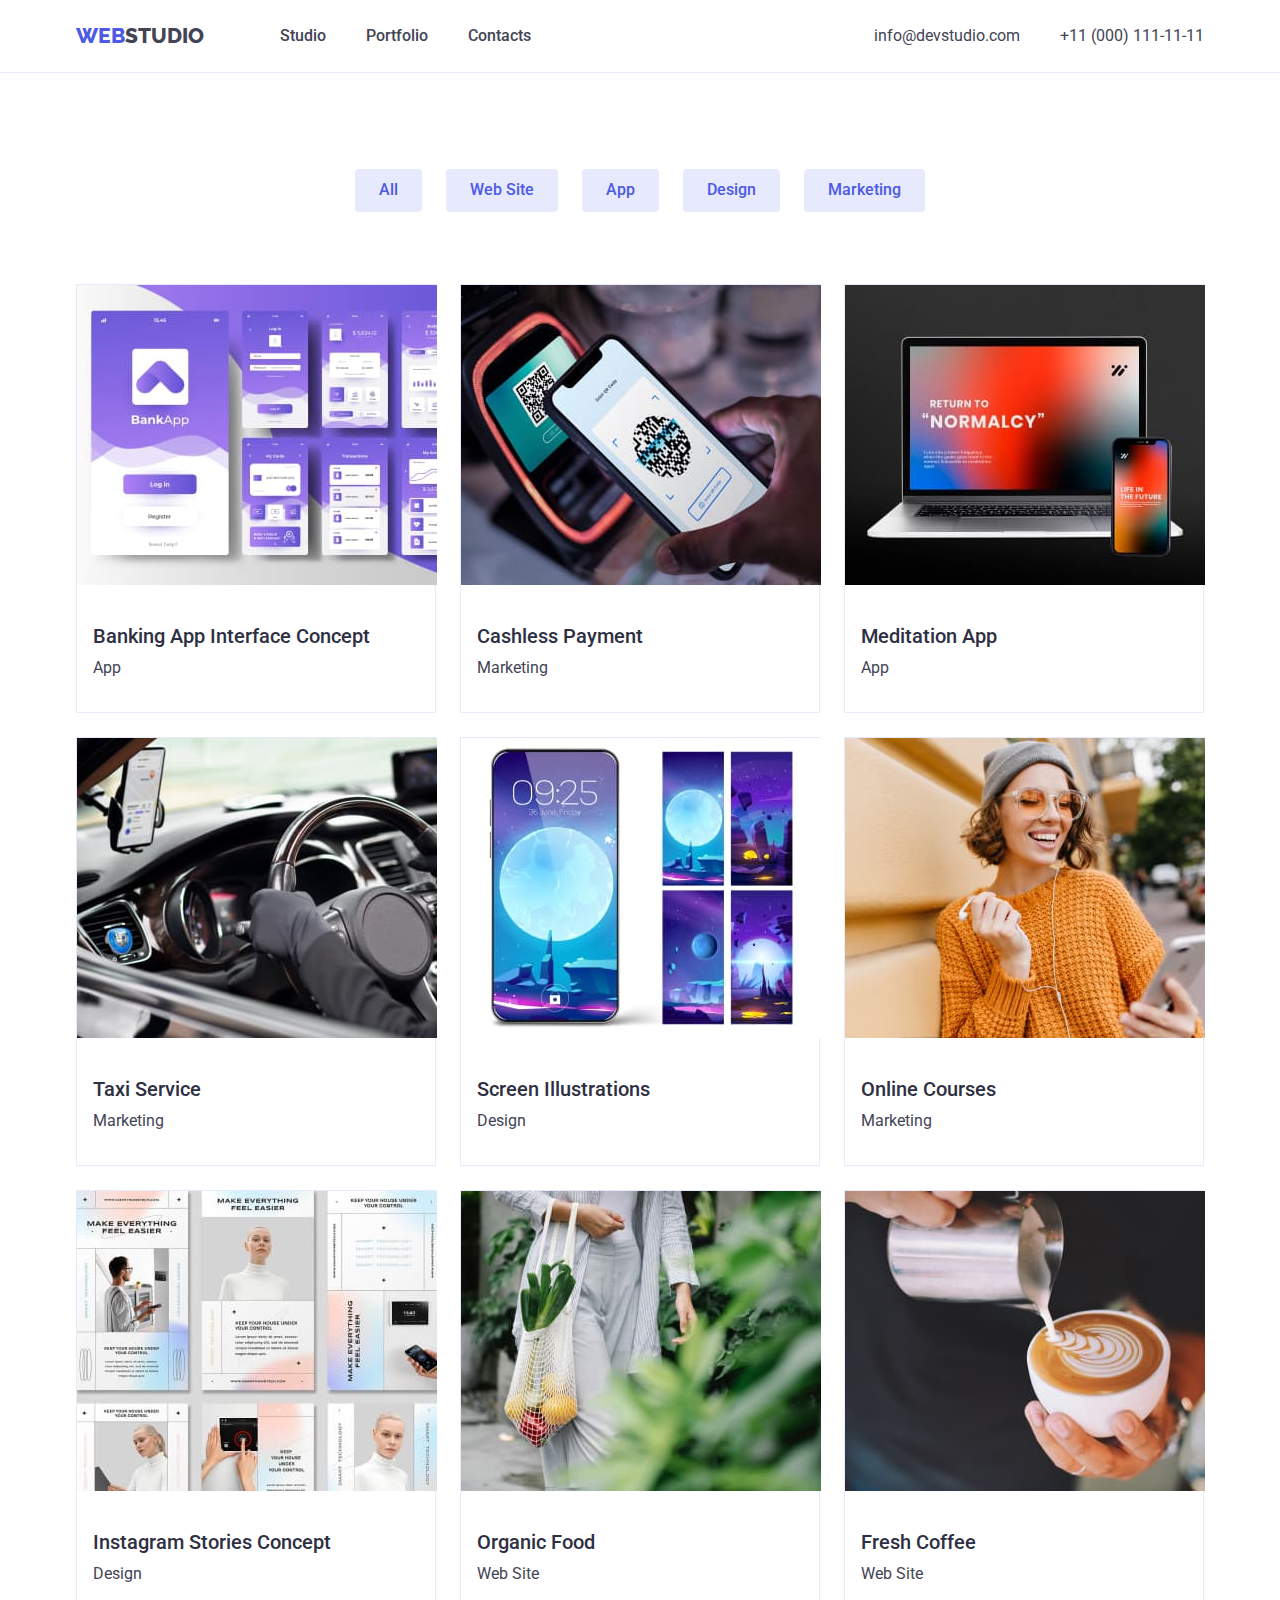
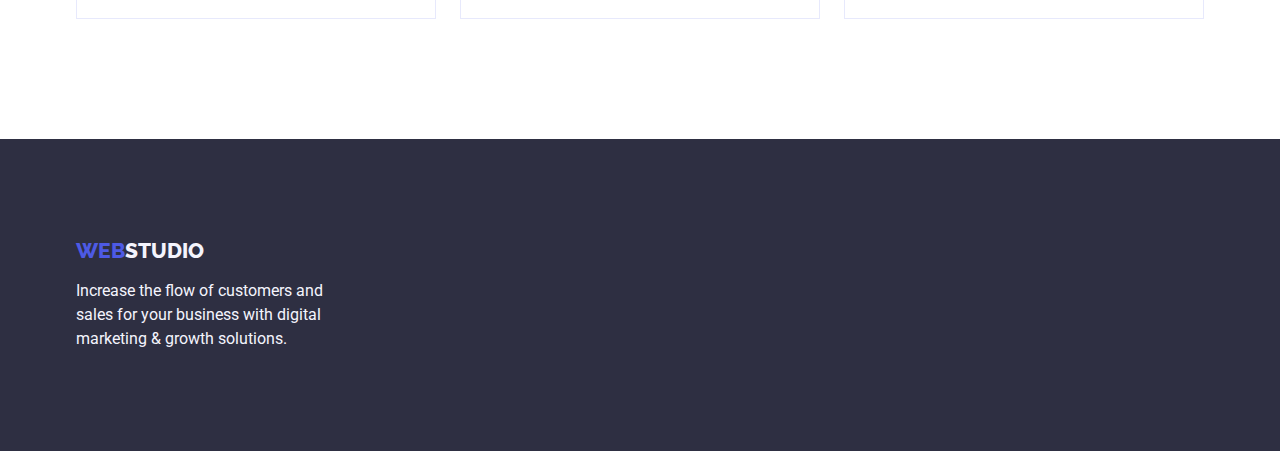
==== commit b6dcb953: "fixed" ====
--- a/portfolio.html
+++ b/portfolio.html
@@ -19,7 +19,7 @@
 
   <body>
     <header>
-      <div class="header__container flex">
+      <div class="container flex">
         <nav>
           <ul class="flex header__menu">
             <li>
@@ -53,7 +53,7 @@
 
     <main>
       <section class="portfolio-section">
-        <div class="container portfolio-section__container">
+        <div class="container">
           <h1 class="visually-hidden">Портфоліо</h1>
           <ul class="flex portfolio-section__buttons-list">
             <li>
@@ -82,8 +82,8 @@
               <a>
                 <img
                   src="./images/portfolio/1.jpg"
-                  height="360"
-                  width="300"
+                  height="300"
+                  width="360"
                   alt="Banking App Interface Concept"
                 />
                 <div class="cards-item__info">
@@ -96,8 +96,8 @@
               <a>
                 <img
                   src="./images/portfolio/2.jpg"
-                  height="360"
-                  width="300"
+                  height="300"
+                  width="360"
                   alt="Cashless Payment"
                 />
                 <div class="cards-item__info">
@@ -110,8 +110,8 @@
               <a>
                 <img
                   src="./images/portfolio/3.jpg"
-                  height="360"
-                  width="300"
+                  height="300"
+                  width="360"
                   alt="Meditation App"
                 />
                 <div class="cards-item__info">
@@ -124,8 +124,8 @@
               <a>
                 <img
                   src="./images/portfolio/4.jpg"
-                  height="360"
-                  width="300"
+                  height="300"
+                  width="360"
                   alt="Taxi Service"
                 />
                 <div class="cards-item__info">
@@ -138,8 +138,8 @@
               <a>
                 <img
                   src="./images/portfolio/5.jpg"
-                  height="360"
-                  width="300"
+                  height="300"
+                  width="360"
                   alt="Screen Illustrations"
                 />
                 <div class="cards-item__info">
@@ -152,8 +152,8 @@
               <a>
                 <img
                   src="./images/portfolio/6.jpg"
-                  height="360"
-                  width="300"
+                  height="300"
+                  width="360"
                   alt="Online Courses"
                 />
                 <div class="cards-item__info">
@@ -166,8 +166,8 @@
               <a>
                 <img
                   src="./images/portfolio/7.jpg"
-                  height="360"
-                  width="300"
+                  height="300"
+                  width="360"
                   alt="Instagram Stories Concept"
                 />
                 <div class="cards-item__info">
@@ -180,8 +180,8 @@
               <a>
                 <img
                   src="./images/portfolio/8.jpg"
-                  height="360"
-                  width="300"
+                  height="300"
+                  width="360"
                   alt="Organic Food"
                 />
                 <div class="cards-item__info">
@@ -194,8 +194,8 @@
               <a>
                 <img
                   src="./images/portfolio/9.jpg"
-                  height="360"
-                  width="300"
+                  height="300"
+                  width="360"
                   alt="Fresh Coffee"
                 />
                 <div class="cards-item__info">
@@ -210,7 +210,7 @@
     </main>
 
     <footer class="footer">
-      <div class="footer__container">
+      <div class="container">
         <a class="custom-link__logo" href="./index.html"
           ><span>WEB</span>STUDIO</a
         >
--- a/css/style.css
+++ b/css/style.css
@@ -28,9 +28,11 @@
 }
 
 .container {
-  max-width: 1128px;
-  margin: 0 auto 120px auto;
-  padding: 0;
+  max-width: 1158px;
+  margin: 0 auto 0 auto;
+  padding: 0;
+  padding-left: 15px;
+  padding-right: 15px;
 }
 
 ul {
@@ -42,10 +44,6 @@
 p {
   margin: 0;
   padding: 0;
-}
-
-.custom-link__logo span {
-  color: var(--iris-color);
 }
 
 .visually-hidden {
@@ -81,6 +79,7 @@
   font-size: 20px;
   line-height: 1.2;
   margin-bottom: 8px;
+  font-weight: 500;
 }
 
 .flex {
@@ -88,6 +87,14 @@
 }
 
 /* header */
+header {
+  border-bottom: 1px solid var(--cornflower-color);
+}
+
+nav {
+  margin-right: auto;
+}
+
 .header__container {
   padding-top: 24px;
   padding-bottom: 24px;
@@ -104,7 +111,20 @@
   margin-left: auto;
 }
 
+.custom-link__logo {
+  display: block;
+  padding-top: 24px;
+  padding-bottom: 24px;
+}
+
+.custom-link__logo span {
+  color: var(--iris-color);
+}
+
 .custom-link {
+  display: block;
+  padding-top: 24px;
+  padding-bottom: 24px;
   text-decoration: none;
   color: inherit;
   font-style: normal;
@@ -137,18 +157,23 @@
 
 /* footer */
 .footer {
+  padding-top: 100px;
+  padding-bottom: 100px;
   background-color: var(--navy-blue);
   color: var(--cloud-color);
 }
 
 .footer__container {
-  padding-top: 100px;
-  padding-bottom: 100px;
-  padding-left: 156px;
-  padding-right: 156px;
-  display: flex;
   flex-direction: column;
   gap: 16px;
+}
+
+footer .custom-link__logo {
+  display: inline-block;
+  margin-bottom: 16px;
+  margin-right: 0;
+  padding-top: 0;
+  padding-bottom: 0;
 }
 
 .footer__text {
@@ -160,9 +185,10 @@
 
 /* Solutions-section */
 .solutions-section__container {
-  padding-top: 260px;
-  padding-bottom: 260px;
-  width: 100%;
+  padding-top: 188px;
+  padding-bottom: 188px;
+  margin-left: auto;
+  margin-right: auto;
   max-width: 496px;
 }
 
@@ -192,11 +218,23 @@
 
 /* strategy-section */
 
+.strategy-section {
+  padding-top: 120px;
+  padding-bottom: 120px;
+}
+
 .strategy-section__cards {
   gap: 24px;
 }
 
+.strategy-section__cards-item {
+  width: calc((100% - 72px) / 4);
+}
+
 /* doing-section */
+.doing-section {
+  padding-bottom: 120px;
+}
 
 .doing-section__cards {
   display: flex;
@@ -206,20 +244,15 @@
 }
 
 .doing-section__cards-item {
-  border: 1px solid var(--cornflower-color);
+  width: calc((100% - 48px) / 3);
 }
 
 /* team-section */
 
 .team-section {
   background-color: var(--cloud-color);
-}
-
-.team-section__container {
   padding-top: 120px;
   padding-bottom: 120px;
-  max-width: 1128px;
-  margin: 0 auto 0 auto;
 }
 
 .team-section__cards {
@@ -227,25 +260,27 @@
 }
 
 .team-section__cards-item {
+  width: calc((100% - 72px) / 4);
   border-radius: 0 0 4px 4px;
-  padding-bottom: 32px;
   text-align: center;
   box-shadow: 0 2px 1px 0 rgba(46, 47, 66, 0.08),
     0 1px 1px 0 rgba(46, 47, 66, 0.16), 0 1px 6px 0 rgba(46, 47, 66, 0.08);
   background-color: var(--white-color);
 }
 
-.team-section__cards-item__img {
-  margin-bottom: 32px;
+.team-section__cards-item__text {
+  padding-top: 32px;
+  padding-bottom: 32px;
 }
 
 /* portfolio */
-.portfolio-section__container {
-  margin-top: 72px;
+.portfolio-section {
+  padding-top: 96px;
+  padding-bottom: 120px;
 }
 
 .portfolio-section__buttons-list {
-  gap: 24px;
+  gap: 48px 24px;
   justify-content: center;
   margin-bottom: 72px;
 }
@@ -257,12 +292,8 @@
 }
 
 .portfolio-section__cards-item {
+  width: calc((100% - 48px) / 3);
   border: 1px solid var(--cornflower-color);
-  max-width: calc(33.333% - 8px);
-}
-
-.portfolio-section__cards-item:nth-child(3n + 1) {
-  width: 100%;
 }
 
 .cards-item__info {
